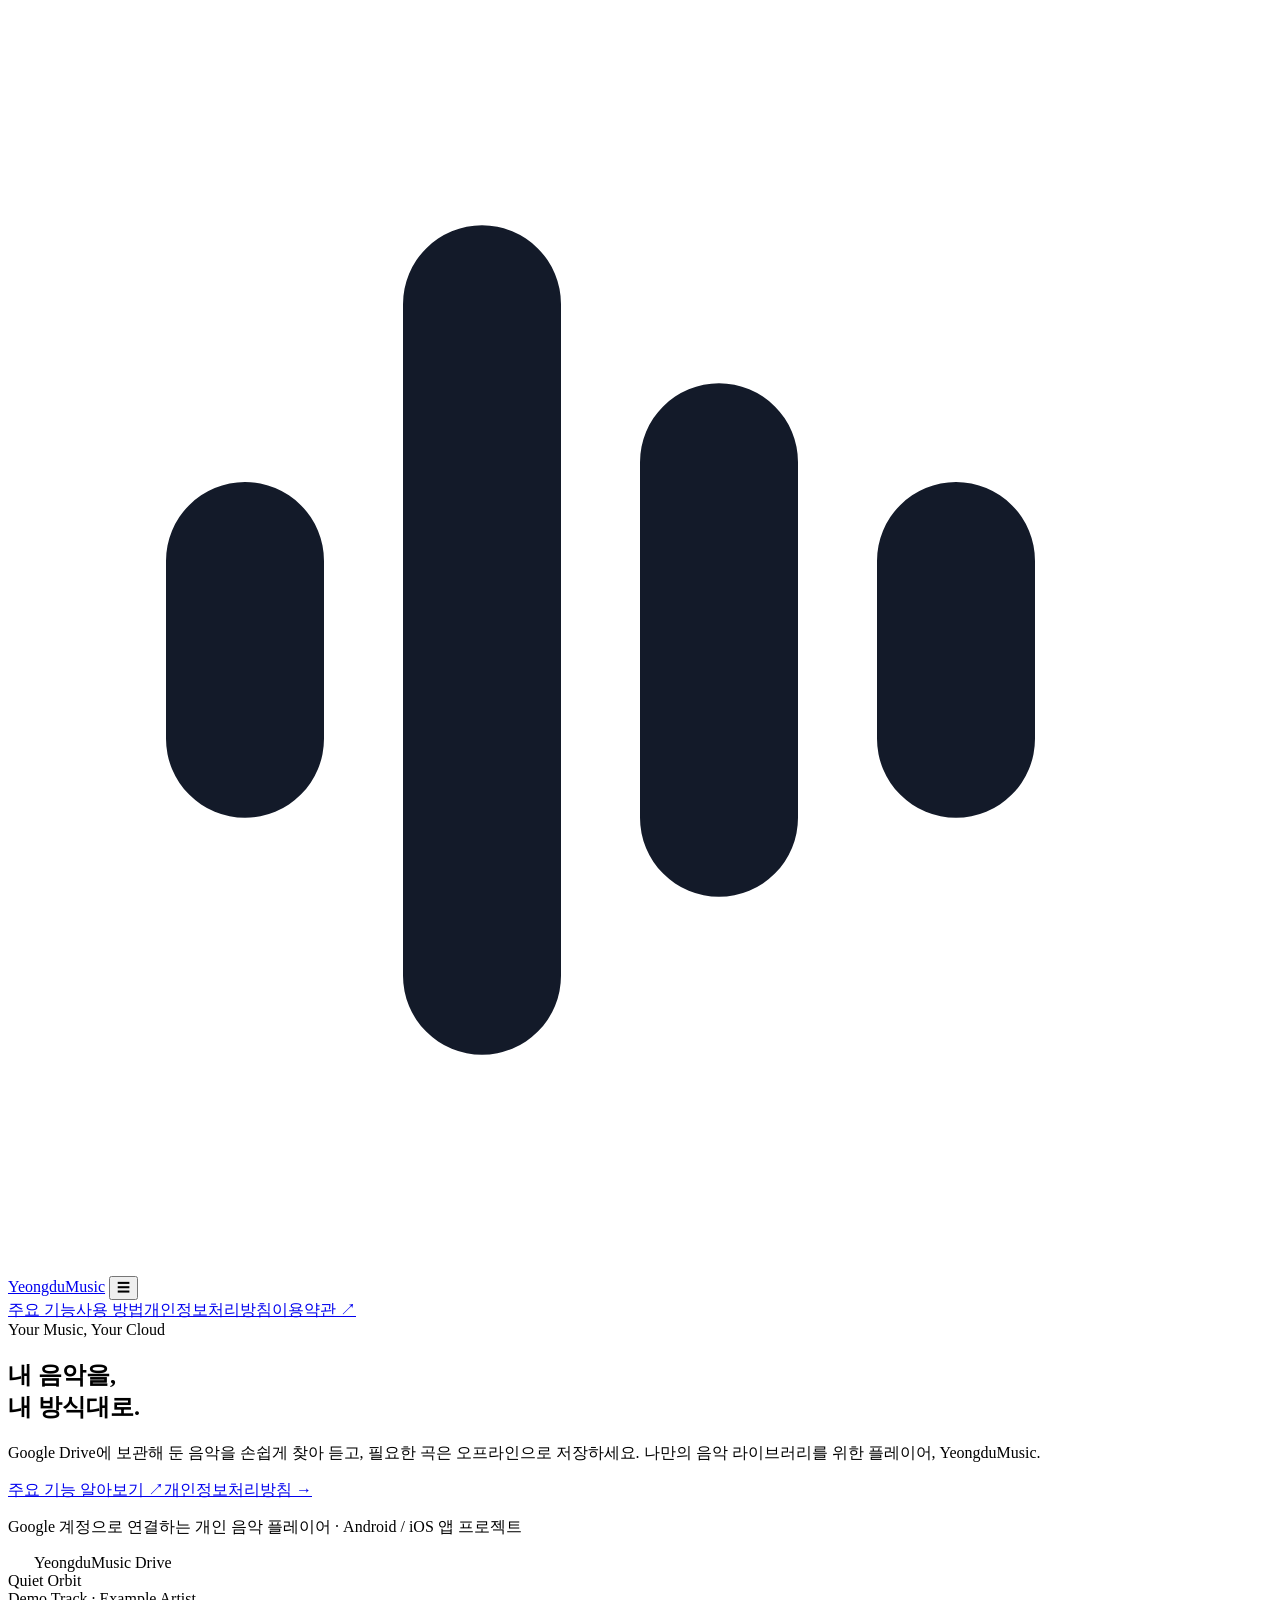
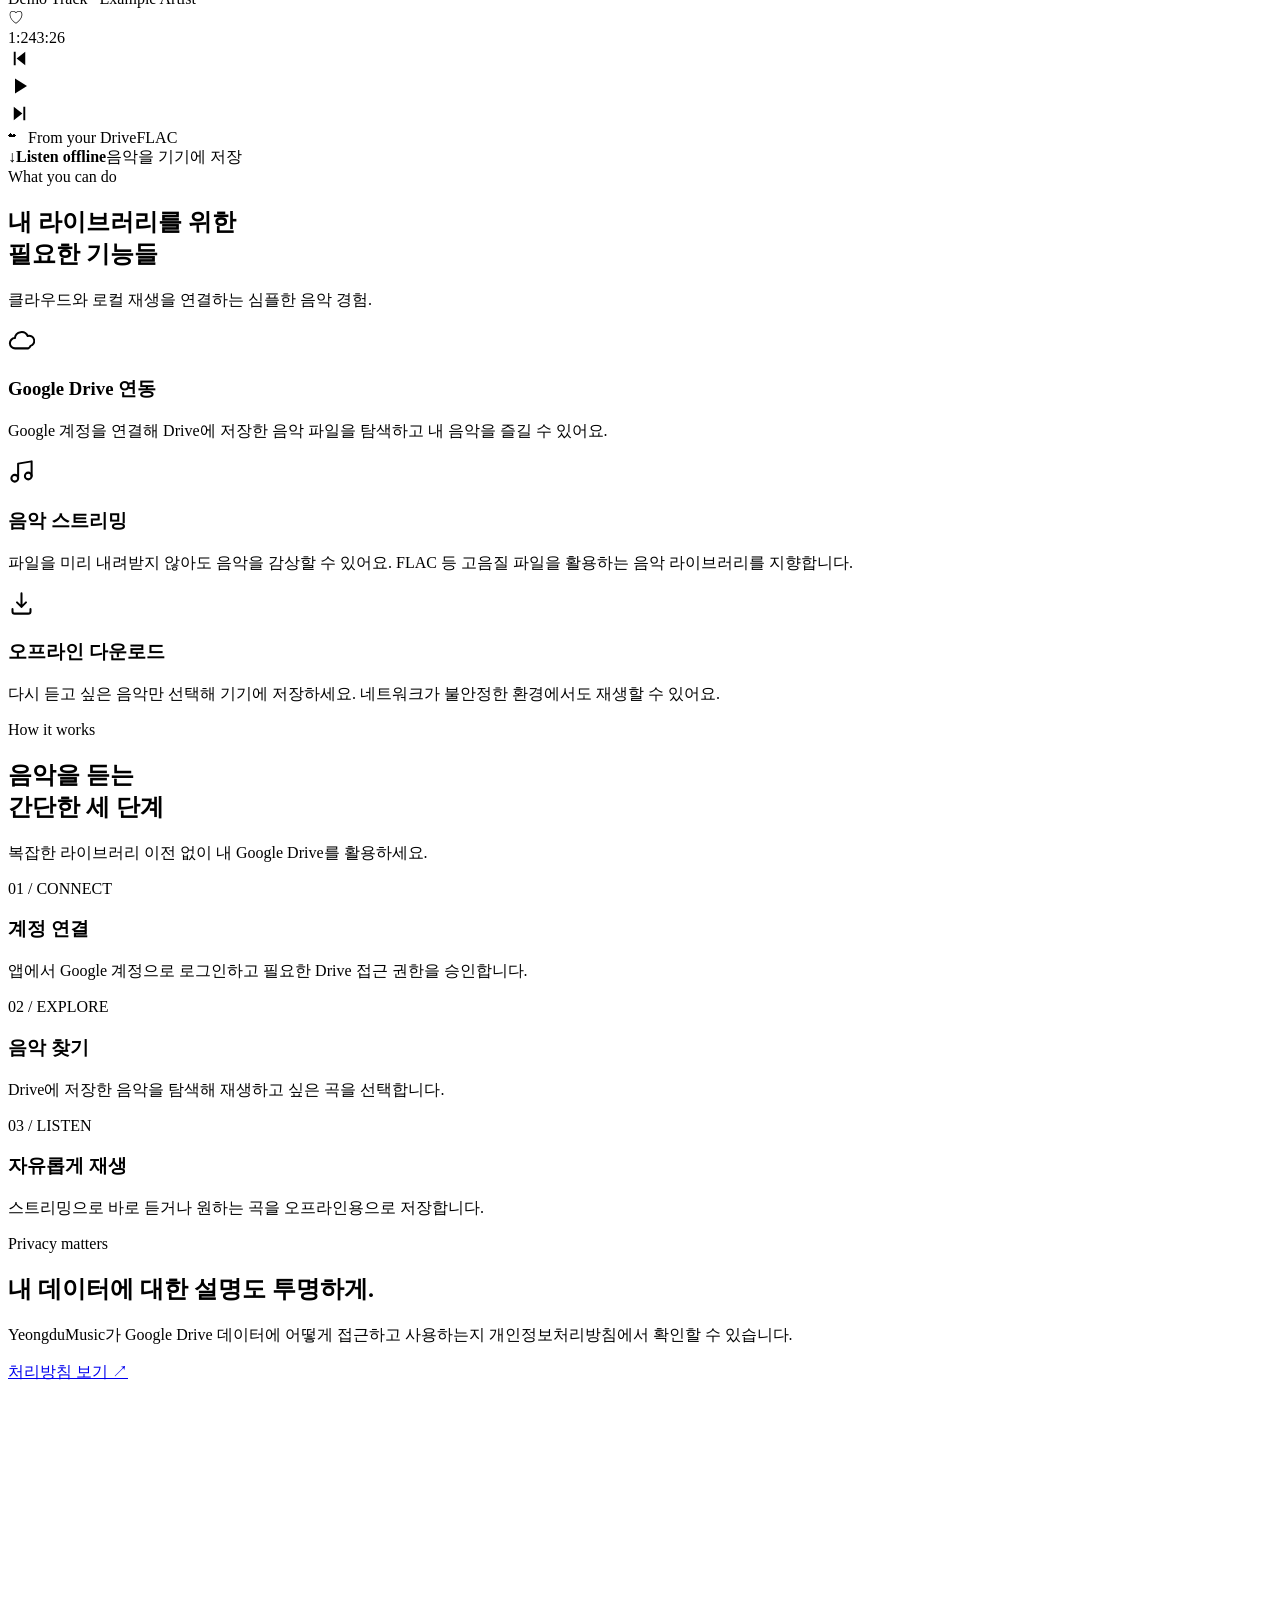
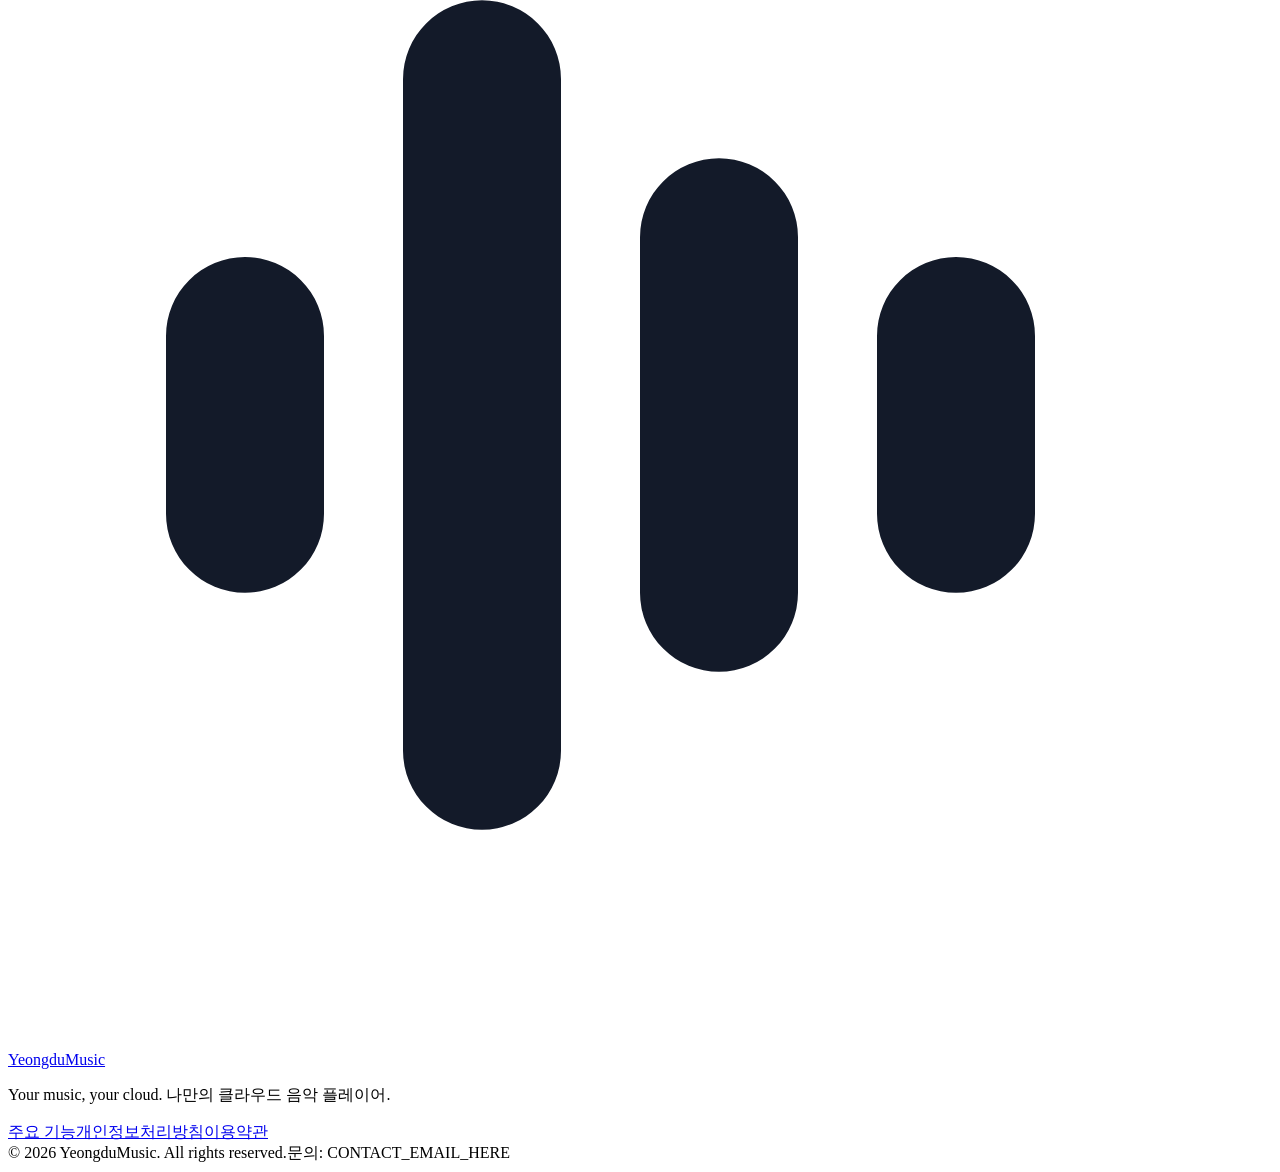
==== public/index.html @ 57102c9e "Initial Commit" ====
<!doctype html>
<html lang="ko">
<head>
  <meta charset="UTF-8"><meta name="viewport" content="width=device-width,initial-scale=1">
  <meta name="theme-color" content="#080a10"><meta name="description" content="YeongduMusic는 Google Drive의 음악을 스트리밍하고 필요한 음악은 오프라인으로 다운로드할 수 있는 개인 음악 플레이어입니다.">
  <link rel="canonical" href="https://music.yeongdu.xyz/"><link rel="icon" type="image/svg+xml" href="/assets/favicon.svg"><link rel="stylesheet" href="/assets/styles.css">
  <meta property="og:type" content="website"><meta property="og:site_name" content="YeongduMusic"><meta property="og:title" content="YeongduMusic — Your music, your cloud"><meta property="og:description" content="Google Drive에 저장된 음악을 스트리밍하고 필요할 땐 오프라인으로."><meta property="og:url" content="https://music.yeongdu.xyz/">
  <title>YeongduMusic — Your music, your cloud</title>
  <script src="/assets/site.js" defer></script>
</head>
<body>
  <header class="site-header"><div class="container header-inner">
    <a class="brand" href="/" aria-label="YeongduMusic 홈"><span class="brand-symbol" aria-hidden="true"><svg viewBox="0 0 64 64"><path d="M12 28v9M24 15v34M36 23v18M48 28v9" stroke="#131a29" stroke-width="8" stroke-linecap="round"/></svg></span><span>YeongduMusic</span></a>
    <button type="button" class="menu-toggle" data-menu-toggle aria-label="메뉴 열기" aria-controls="main-nav" aria-expanded="false">☰</button>
    <nav class="nav" id="main-nav" data-nav aria-label="주요 메뉴"><a href="#features">주요 기능</a><a href="#how-it-works">사용 방법</a><a href="/privacy/">개인정보처리방침</a><a class="nav-pill" href="/terms/">이용약관 ↗</a></nav>
  </div></header>
  <main>
    <section class="hero"><div class="container hero-grid">
      <div class="hero-copy"><div class="eyebrow"><span class="eyebrow-dot"></span> Your Music, Your Cloud</div>
        <h1>내 음악을,<br><span class="gradient-text">내 방식대로.</span></h1>
        <p class="hero-lead">Google Drive에 보관해 둔 음악을 손쉽게 찾아 듣고, 필요한 곡은 오프라인으로 저장하세요. 나만의 음악 라이브러리를 위한 플레이어, YeongduMusic.</p>
        <div class="hero-actions"><a class="btn btn-primary" href="#features">주요 기능 알아보기 <span aria-hidden="true">↗</span></a><a class="btn btn-outline" href="/privacy/">개인정보처리방침 <span aria-hidden="true">→</span></a></div>
        <p class="hero-note">Google 계정으로 연결하는 개인 음악 플레이어 · Android / iOS 앱 프로젝트</p>
      </div>
      <div class="hero-graphic"><div class="hero-glow" aria-hidden="true"></div>
        <div class="player" role="img" aria-label="YeongduMusic의 음악 재생 화면을 표현한 예시 디자인. 실제 앱 스크린샷이 아닙니다.">
          <div class="player-top"><span class="player-mini-logo"><span class="dot-icon" style="margin-right:26px"></span> YeongduMusic</span><span class="player-status"><span class="status-light"></span> Drive</span></div>
          <div class="artwork"><div class="artwork-orbit"></div></div>
          <div class="track-meta"><div><div class="song-title">Quiet Orbit</div><div class="song-artist">Demo Track · Example Artist</div></div><span class="heart" aria-hidden="true">♡</span></div>
          <div class="seek"><div class="seek-progress"></div></div><div class="timestamps"><span>1:24</span><span>3:26</span></div>
          <div class="controls" aria-hidden="true"><svg width="23" height="23" viewBox="0 0 24 24" fill="currentColor"><path d="M6 5h2v14H6zM18 5v14L9 12z"/></svg><div class="play-button"><svg width="24" height="24" viewBox="0 0 24 24" fill="currentColor"><path d="M7 4.5v15l12-7.5z"/></svg></div><svg width="23" height="23" viewBox="0 0 24 24" fill="currentColor"><path d="M16 5h2v14h-2zM6 5v14l9-7z"/></svg></div>
          <div class="player-bottom"><span>☁ &nbsp; From your Drive</span><span class="flac-badge">FLAC</span></div>
        </div>
        <div class="floating-badge" aria-hidden="true"><span class="float-symbol">↓</span><span><strong>Listen offline</strong>음악을 기기에 저장</span></div>
      </div>
    </div></section>
    <section class="section section-alt" id="features"><div class="container"><div class="section-head"><div class="label-small">What you can do</div><h2>내 라이브러리를 위한<br>필요한 기능들</h2><p class="section-desc">클라우드와 로컬 재생을 연결하는 심플한 음악 경험.</p></div>
      <div class="feature-grid">
        <article class="feature-card"><div class="feature-icon"><svg width="27" height="27" viewBox="0 0 24 24" fill="none" stroke="currentColor" stroke-width="1.8" stroke-linecap="round" stroke-linejoin="round" aria-hidden="true"><path d="M20 16.8A4.5 4.5 0 0017.5 8a6 6 0 00-11.4 1.8A4.5 4.5 0 006.5 19H18a4 4 0 002-2.2Z"/></svg></div><h3>Google Drive 연동</h3><p>Google 계정을 연결해 Drive에 저장한 음악 파일을 탐색하고 내 음악을 즐길 수 있어요.</p></article>
        <article class="feature-card"><div class="feature-icon blue"><svg width="27" height="27" viewBox="0 0 24 24" fill="none" stroke="currentColor" stroke-width="1.8" stroke-linecap="round" stroke-linejoin="round" aria-hidden="true"><path d="M9 18V5l12-2v13"/><circle cx="6" cy="18" r="3"/><circle cx="18" cy="16" r="3"/></svg></div><h3>음악 스트리밍</h3><p>파일을 미리 내려받지 않아도 음악을 감상할 수 있어요. FLAC 등 고음질 파일을 활용하는 음악 라이브러리를 지향합니다.</p></article>
        <article class="feature-card"><div class="feature-icon teal"><svg width="27" height="27" viewBox="0 0 24 24" fill="none" stroke="currentColor" stroke-width="1.8" stroke-linecap="round" stroke-linejoin="round" aria-hidden="true"><path d="M12 3v12m-4-4 4 4 4-4"/><path d="M4 17v2a2 2 0 002 2h12a2 2 0 002-2v-2"/></svg></div><h3>오프라인 다운로드</h3><p>다시 듣고 싶은 음악만 선택해 기기에 저장하세요. 네트워크가 불안정한 환경에서도 재생할 수 있어요.</p></article>
      </div>
    </div></section>
    <section class="section" id="how-it-works"><div class="container"><div class="section-head"><div class="label-small">How it works</div><h2>음악을 듣는<br>간단한 세 단계</h2><p class="section-desc">복잡한 라이브러리 이전 없이 내 Google Drive를 활용하세요.</p></div>
      <div class="how"><div class="step"><div class="step-num">01 / CONNECT</div><h3>계정 연결</h3><p>앱에서 Google 계정으로 로그인하고 필요한 Drive 접근 권한을 승인합니다.</p></div><div class="step"><div class="step-num">02 / EXPLORE</div><h3>음악 찾기</h3><p>Drive에 저장한 음악을 탐색해 재생하고 싶은 곡을 선택합니다.</p></div><div class="step"><div class="step-num">03 / LISTEN</div><h3>자유롭게 재생</h3><p>스트리밍으로 바로 듣거나 원하는 곡을 오프라인용으로 저장합니다.</p></div></div>
    </div></section>
    <section class="section section-alt"><div class="container"><div class="notice-panel"><div><div class="label-small" style="margin-bottom:11px">Privacy matters</div><h2>내 데이터에 대한 설명도 투명하게.</h2><p>YeongduMusic가 Google Drive 데이터에 어떻게 접근하고 사용하는지 개인정보처리방침에서 확인할 수 있습니다.</p></div><a class="btn btn-outline" href="/privacy/">처리방침 보기 <span aria-hidden="true">↗</span></a></div></div></section>
  </main>
  <footer class="site-footer"><div class="container"><div class="footer-top"><div><a class="brand" href="/"><span class="brand-symbol" aria-hidden="true"><svg viewBox="0 0 64 64"><path d="M12 28v9M24 15v34M36 23v18M48 28v9" stroke="#131a29" stroke-width="8" stroke-linecap="round"/></svg></span><span>YeongduMusic</span></a><p class="footer-brand-text">Your music, your cloud. 나만의 클라우드 음악 플레이어.</p></div><nav aria-label="푸터 메뉴" class="footer-links"><a href="/#features">주요 기능</a><a href="/privacy/">개인정보처리방침</a><a href="/terms/">이용약관</a></nav></div><div class="footer-bottom"><span>© <span data-year>2026</span> YeongduMusic. All rights reserved.</span><span class="footer-contact">문의: CONTACT_EMAIL_HERE</span></div></div></footer>
</body>
</html>
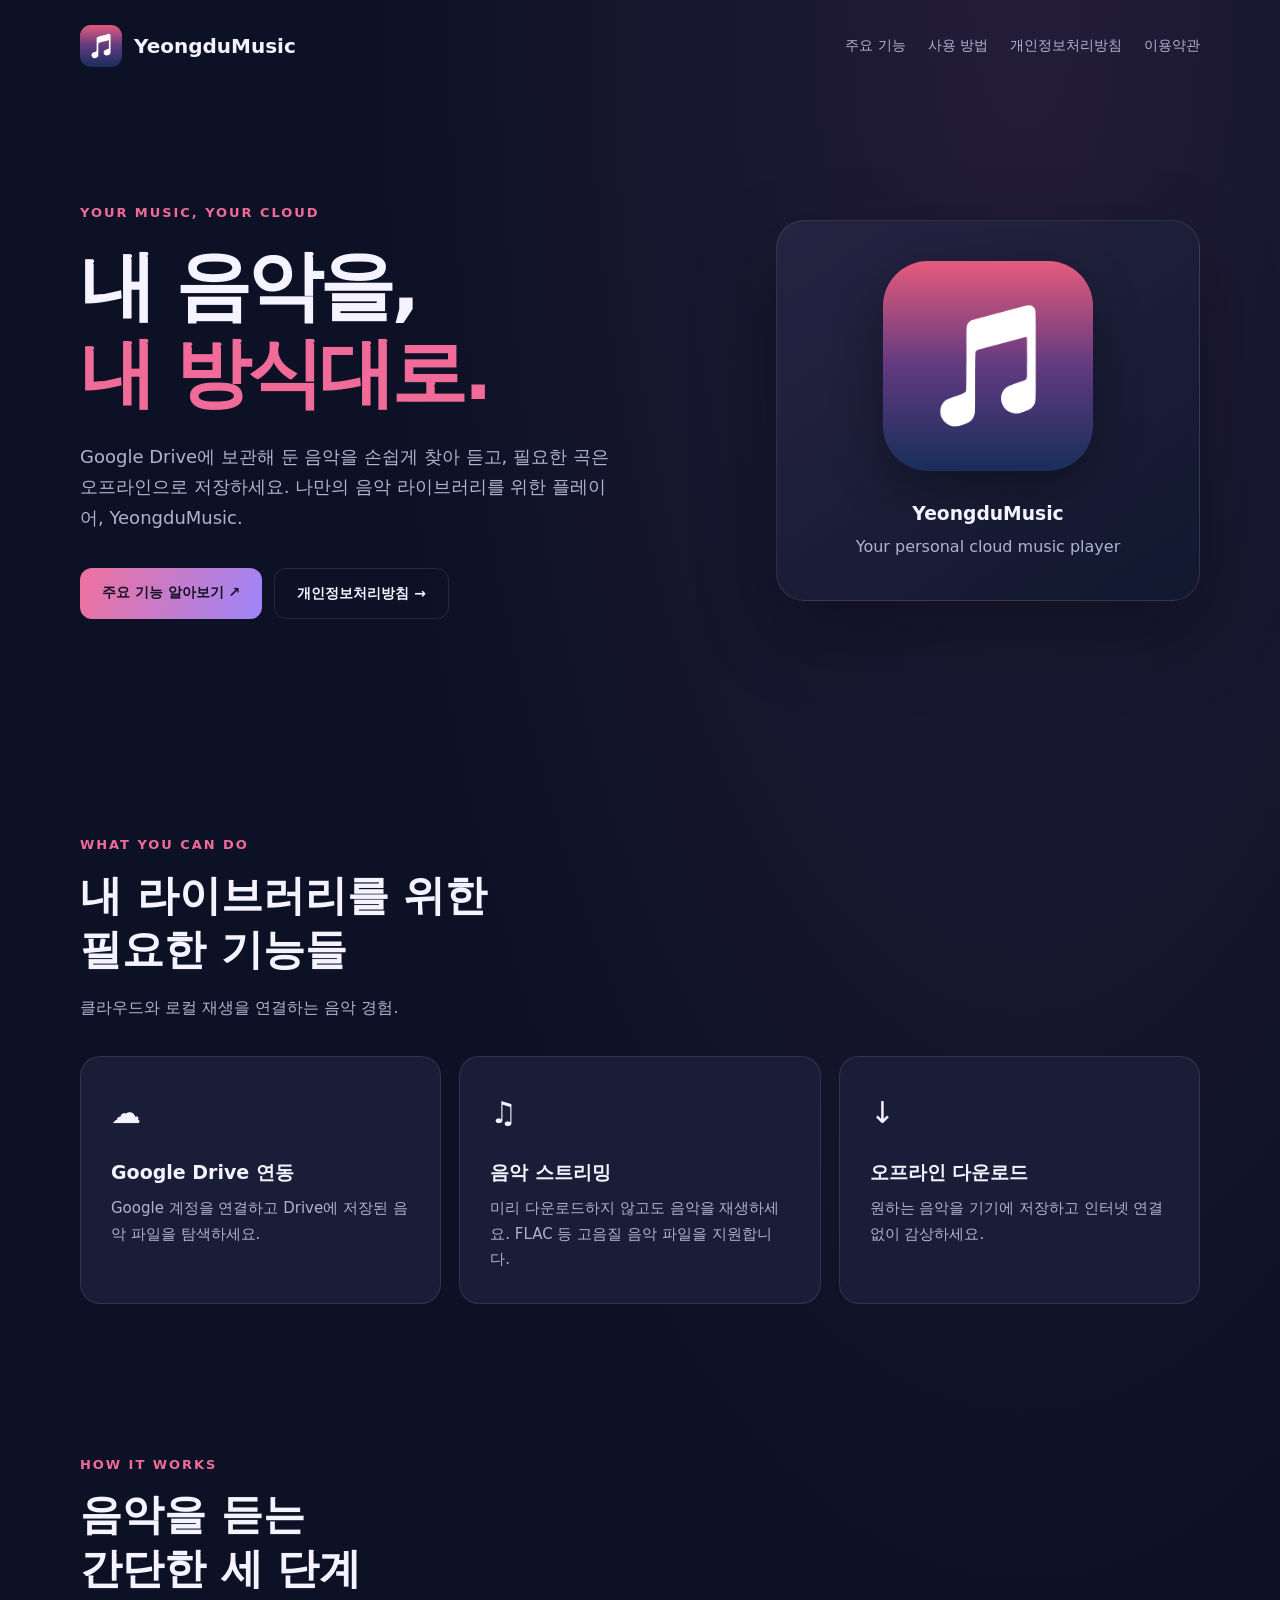
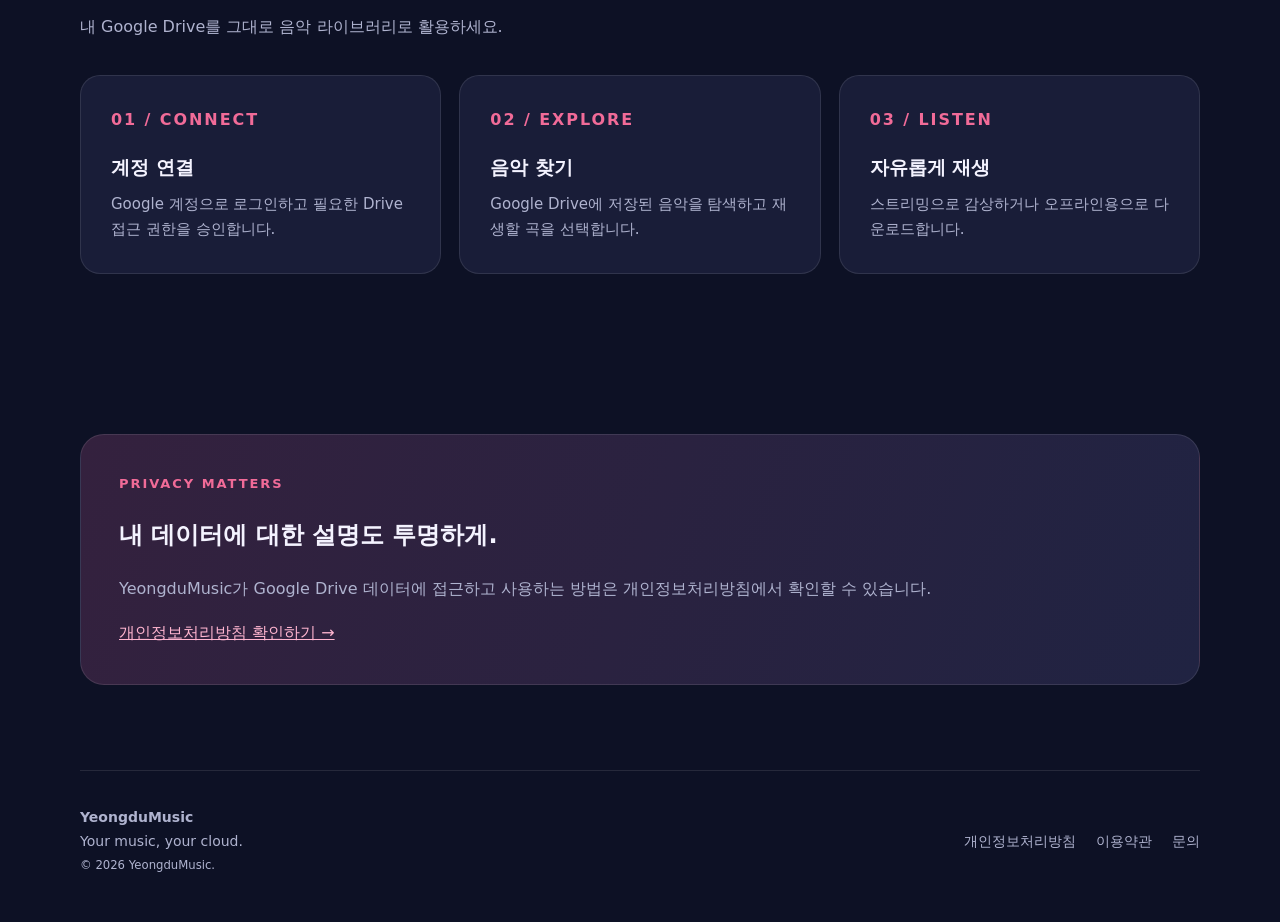
==== commit 9865a9be: "Refactor privacy and terms pages with updated content and styling; enhance user experience and compl" ====
--- a/public/index.html
+++ b/public/index.html
@@ -1,51 +1,219 @@
-<!doctype html>
+
+<!DOCTYPE html>
 <html lang="ko">
 <head>
-  <meta charset="UTF-8"><meta name="viewport" content="width=device-width,initial-scale=1">
-  <meta name="theme-color" content="#080a10"><meta name="description" content="YeongduMusic는 Google Drive의 음악을 스트리밍하고 필요한 음악은 오프라인으로 다운로드할 수 있는 개인 음악 플레이어입니다.">
-  <link rel="canonical" href="https://music.yeongdu.xyz/"><link rel="icon" type="image/svg+xml" href="/assets/favicon.svg"><link rel="stylesheet" href="/assets/styles.css">
-  <meta property="og:type" content="website"><meta property="og:site_name" content="YeongduMusic"><meta property="og:title" content="YeongduMusic — Your music, your cloud"><meta property="og:description" content="Google Drive에 저장된 음악을 스트리밍하고 필요할 땐 오프라인으로."><meta property="og:url" content="https://music.yeongdu.xyz/">
-  <title>YeongduMusic — Your music, your cloud</title>
-  <script src="/assets/site.js" defer></script>
+  <meta charset="UTF-8">
+  <meta name="viewport" content="width=device-width, initial-scale=1">
+  <meta name="theme-color" content="#10132b">
+  <meta name="description" content="YeongduMusic - Google Drive에 보관한 음악을 스트리밍하고 오프라인으로 감상하는 개인 음악 플레이어.">
+  <title>YeongduMusic — Your Music, Your Cloud</title>
+  <link rel="canonical" href="https://music.yeongdu.xyz/">
+  <link rel="icon" type="image/png" href="assets/app-icon.png">
+  <link rel="apple-touch-icon" href="assets/app-icon.png">
+
+  <meta property="og:title" content="YeongduMusic">
+  <meta property="og:description" content="내 음악을, 내 방식대로. Google Drive 음악 플레이어.">
+  <meta property="og:image" content="https://music.yeongdu.xyz/assets/app-icon.png">
+
+  <style>
+    :root {
+      color-scheme: dark;
+      --bg: #0d1125;
+      --panel: #191d38;
+      --border: #ffffff1a;
+      --text: #f4f3ff;
+      --muted: #afb3cf;
+      --pink: #f16b98;
+      --purple: #a38cff;
+    }
+    * { box-sizing: border-box; }
+    html { scroll-behavior: smooth; }
+    body {
+      margin: 0;
+      font-family: system-ui, -apple-system, "Segoe UI", sans-serif;
+      color: var(--text);
+      background: radial-gradient(ellipse at 80% 0%, #50336355, transparent 45%), var(--bg);
+      line-height: 1.7;
+    }
+    a { color: inherit; text-decoration: none; }
+    .container { width: min(1120px, 90%); margin: auto; }
+    .header {
+      display: flex; align-items: center; justify-content: space-between;
+      flex-wrap: wrap; gap: 16px; padding: 25px 0;
+    }
+    .brand { display: inline-flex; align-items: center; gap: 12px; font-size: 20px; font-weight: 800; }
+    .brand img { width: 42px; height: 42px; border-radius: 11px; }
+    nav { display: flex; flex-wrap: wrap; gap: 22px; }
+    nav a, footer { color: var(--muted); font-size: 14px; }
+    nav a:hover, footer a:hover { color: white; }
+    .hero {
+      display: grid; grid-template-columns: 1.2fr .8fr;
+      align-items: center; gap: 60px; padding: 110px 0 140px;
+    }
+    .eyebrow { color: var(--pink); font-size: 13px; font-weight: 800; letter-spacing: .15em; text-transform: uppercase; }
+    h1 { font-size: clamp(42px, 6vw, 76px); line-height: 1.15; letter-spacing: -.05em; margin: 18px 0 25px; }
+    h1 span { color: var(--pink); }
+    .lead { color: var(--muted); font-size: 18px; max-width: 540px; }
+    .buttons { display: flex; gap: 12px; flex-wrap: wrap; margin-top: 34px; }
+    .btn {
+      padding: 13px 22px; border-radius: 12px;
+      font-weight: 700; font-size: 14px; border: 1px solid var(--border);
+    }
+    .btn.primary { background: linear-gradient(110deg, #ef719d, #9d85f9); border: none; color: #141326; }
+    .showcase {
+      text-align: center; padding: 40px 25px;
+      border-radius: 28px; border: 1px solid var(--border);
+      background: linear-gradient(145deg, #272342, #111830);
+      box-shadow: 0 30px 80px #0005;
+    }
+    .showcase img { width: min(210px, 70%); border-radius: 45px; box-shadow: 0 20px 50px #0005; }
+    .showcase h3 { margin-bottom: 3px; }
+    .showcase p { margin: 0; color: var(--muted); }
+    .section { padding: 75px 0; }
+    .section h2 { font-size: clamp(28px, 4vw, 42px); line-height: 1.3; margin: 12px 0; }
+    .section-intro { color: var(--muted); margin-bottom: 35px; }
+    .grid { display: grid; grid-template-columns: repeat(3, 1fr); gap: 18px; }
+    .card {
+      background: var(--panel); border: 1px solid var(--border);
+      border-radius: 20px; padding: 30px;
+    }
+    .card .symbol { font-size: 30px; }
+    .card h3 { font-size: 19px; margin: 18px 0 8px; }
+    .card p { color: var(--muted); font-size: 15px; margin: 0; }
+    .steps { counter-reset: item; }
+    .step-number { font-weight: 800; color: var(--pink); letter-spacing: .12em; }
+    .privacy-box {
+      background: linear-gradient(110deg, #34213e, #202342);
+      border: 1px solid var(--border);
+      border-radius: 24px; padding: 38px; margin: 85px 0;
+    }
+    .privacy-box p { color: var(--muted); }
+    .privacy-box a { color: #ffb5d0; text-decoration: underline; }
+    footer {
+      display: flex; justify-content: space-between; align-items: center;
+      flex-wrap: wrap; gap: 20px;
+      border-top: 1px solid var(--border); padding: 35px 0 45px;
+    }
+    .footer-links { display: flex; gap: 20px; flex-wrap: wrap; }
+    @media (max-width: 760px) {
+      .hero { grid-template-columns: 1fr; padding: 65px 0 75px; gap: 35px; }
+      .grid { grid-template-columns: 1fr; }
+      nav { gap: 13px; }
+      .section { padding: 45px 0; }
+    }
+  </style>
 </head>
 <body>
-  <header class="site-header"><div class="container header-inner">
-    <a class="brand" href="/" aria-label="YeongduMusic 홈"><span class="brand-symbol" aria-hidden="true"><svg viewBox="0 0 64 64"><path d="M12 28v9M24 15v34M36 23v18M48 28v9" stroke="#131a29" stroke-width="8" stroke-linecap="round"/></svg></span><span>YeongduMusic</span></a>
-    <button type="button" class="menu-toggle" data-menu-toggle aria-label="메뉴 열기" aria-controls="main-nav" aria-expanded="false">☰</button>
-    <nav class="nav" id="main-nav" data-nav aria-label="주요 메뉴"><a href="#features">주요 기능</a><a href="#how-it-works">사용 방법</a><a href="/privacy/">개인정보처리방침</a><a class="nav-pill" href="/terms/">이용약관 ↗</a></nav>
-  </div></header>
-  <main>
-    <section class="hero"><div class="container hero-grid">
-      <div class="hero-copy"><div class="eyebrow"><span class="eyebrow-dot"></span> Your Music, Your Cloud</div>
-        <h1>내 음악을,<br><span class="gradient-text">내 방식대로.</span></h1>
-        <p class="hero-lead">Google Drive에 보관해 둔 음악을 손쉽게 찾아 듣고, 필요한 곡은 오프라인으로 저장하세요. 나만의 음악 라이브러리를 위한 플레이어, YeongduMusic.</p>
-        <div class="hero-actions"><a class="btn btn-primary" href="#features">주요 기능 알아보기 <span aria-hidden="true">↗</span></a><a class="btn btn-outline" href="/privacy/">개인정보처리방침 <span aria-hidden="true">→</span></a></div>
-        <p class="hero-note">Google 계정으로 연결하는 개인 음악 플레이어 · Android / iOS 앱 프로젝트</p>
-      </div>
-      <div class="hero-graphic"><div class="hero-glow" aria-hidden="true"></div>
-        <div class="player" role="img" aria-label="YeongduMusic의 음악 재생 화면을 표현한 예시 디자인. 실제 앱 스크린샷이 아닙니다.">
-          <div class="player-top"><span class="player-mini-logo"><span class="dot-icon" style="margin-right:26px"></span> YeongduMusic</span><span class="player-status"><span class="status-light"></span> Drive</span></div>
-          <div class="artwork"><div class="artwork-orbit"></div></div>
-          <div class="track-meta"><div><div class="song-title">Quiet Orbit</div><div class="song-artist">Demo Track · Example Artist</div></div><span class="heart" aria-hidden="true">♡</span></div>
-          <div class="seek"><div class="seek-progress"></div></div><div class="timestamps"><span>1:24</span><span>3:26</span></div>
-          <div class="controls" aria-hidden="true"><svg width="23" height="23" viewBox="0 0 24 24" fill="currentColor"><path d="M6 5h2v14H6zM18 5v14L9 12z"/></svg><div class="play-button"><svg width="24" height="24" viewBox="0 0 24 24" fill="currentColor"><path d="M7 4.5v15l12-7.5z"/></svg></div><svg width="23" height="23" viewBox="0 0 24 24" fill="currentColor"><path d="M16 5h2v14h-2zM6 5v14l9-7z"/></svg></div>
-          <div class="player-bottom"><span>☁ &nbsp; From your Drive</span><span class="flac-badge">FLAC</span></div>
+  <header class="header container">
+    <a class="brand" href="./">
+      <img src="assets/app-icon.png" alt="YeongduMusic 앱 아이콘">
+      <span>YeongduMusic</span>
+    </a>
+    <nav aria-label="주 메뉴">
+      <a href="#features">주요 기능</a>
+      <a href="#how-it-works">사용 방법</a>
+      <a href="privacy/">개인정보처리방침</a>
+      <a href="terms/">이용약관</a>
+    </nav>
+  </header>
+
+  <main class="container">
+    <section class="hero">
+      <div>
+        <div class="eyebrow">Your Music, Your Cloud</div>
+        <h1>내 음악을,<br><span>내 방식대로.</span></h1>
+        <p class="lead">
+          Google Drive에 보관해 둔 음악을 손쉽게 찾아 듣고,
+          필요한 곡은 오프라인으로 저장하세요.
+          나만의 음악 라이브러리를 위한 플레이어, YeongduMusic.
+        </p>
+        <div class="buttons">
+          <a class="btn primary" href="#features">주요 기능 알아보기 ↗</a>
+          <a class="btn" href="privacy/">개인정보처리방침 →</a>
         </div>
-        <div class="floating-badge" aria-hidden="true"><span class="float-symbol">↓</span><span><strong>Listen offline</strong>음악을 기기에 저장</span></div>
-      </div>
-    </div></section>
-    <section class="section section-alt" id="features"><div class="container"><div class="section-head"><div class="label-small">What you can do</div><h2>내 라이브러리를 위한<br>필요한 기능들</h2><p class="section-desc">클라우드와 로컬 재생을 연결하는 심플한 음악 경험.</p></div>
-      <div class="feature-grid">
-        <article class="feature-card"><div class="feature-icon"><svg width="27" height="27" viewBox="0 0 24 24" fill="none" stroke="currentColor" stroke-width="1.8" stroke-linecap="round" stroke-linejoin="round" aria-hidden="true"><path d="M20 16.8A4.5 4.5 0 0017.5 8a6 6 0 00-11.4 1.8A4.5 4.5 0 006.5 19H18a4 4 0 002-2.2Z"/></svg></div><h3>Google Drive 연동</h3><p>Google 계정을 연결해 Drive에 저장한 음악 파일을 탐색하고 내 음악을 즐길 수 있어요.</p></article>
-        <article class="feature-card"><div class="feature-icon blue"><svg width="27" height="27" viewBox="0 0 24 24" fill="none" stroke="currentColor" stroke-width="1.8" stroke-linecap="round" stroke-linejoin="round" aria-hidden="true"><path d="M9 18V5l12-2v13"/><circle cx="6" cy="18" r="3"/><circle cx="18" cy="16" r="3"/></svg></div><h3>음악 스트리밍</h3><p>파일을 미리 내려받지 않아도 음악을 감상할 수 있어요. FLAC 등 고음질 파일을 활용하는 음악 라이브러리를 지향합니다.</p></article>
-        <article class="feature-card"><div class="feature-icon teal"><svg width="27" height="27" viewBox="0 0 24 24" fill="none" stroke="currentColor" stroke-width="1.8" stroke-linecap="round" stroke-linejoin="round" aria-hidden="true"><path d="M12 3v12m-4-4 4 4 4-4"/><path d="M4 17v2a2 2 0 002 2h12a2 2 0 002-2v-2"/></svg></div><h3>오프라인 다운로드</h3><p>다시 듣고 싶은 음악만 선택해 기기에 저장하세요. 네트워크가 불안정한 환경에서도 재생할 수 있어요.</p></article>
-      </div>
-    </div></section>
-    <section class="section" id="how-it-works"><div class="container"><div class="section-head"><div class="label-small">How it works</div><h2>음악을 듣는<br>간단한 세 단계</h2><p class="section-desc">복잡한 라이브러리 이전 없이 내 Google Drive를 활용하세요.</p></div>
-      <div class="how"><div class="step"><div class="step-num">01 / CONNECT</div><h3>계정 연결</h3><p>앱에서 Google 계정으로 로그인하고 필요한 Drive 접근 권한을 승인합니다.</p></div><div class="step"><div class="step-num">02 / EXPLORE</div><h3>음악 찾기</h3><p>Drive에 저장한 음악을 탐색해 재생하고 싶은 곡을 선택합니다.</p></div><div class="step"><div class="step-num">03 / LISTEN</div><h3>자유롭게 재생</h3><p>스트리밍으로 바로 듣거나 원하는 곡을 오프라인용으로 저장합니다.</p></div></div>
-    </div></section>
-    <section class="section section-alt"><div class="container"><div class="notice-panel"><div><div class="label-small" style="margin-bottom:11px">Privacy matters</div><h2>내 데이터에 대한 설명도 투명하게.</h2><p>YeongduMusic가 Google Drive 데이터에 어떻게 접근하고 사용하는지 개인정보처리방침에서 확인할 수 있습니다.</p></div><a class="btn btn-outline" href="/privacy/">처리방침 보기 <span aria-hidden="true">↗</span></a></div></div></section>
+      </div>
+
+      <div class="showcase">
+        <img src="assets/app-icon.png" alt="YeongduMusic 공식 앱 아이콘">
+        <h3>YeongduMusic</h3>
+        <p>Your personal cloud music player</p>
+      </div>
+    </section>
+
+    <section id="features" class="section">
+      <div class="eyebrow">What you can do</div>
+      <h2>내 라이브러리를 위한<br>필요한 기능들</h2>
+      <p class="section-intro">클라우드와 로컬 재생을 연결하는 음악 경험.</p>
+
+      <div class="grid">
+        <article class="card">
+          <div class="symbol">☁️</div>
+          <h3>Google Drive 연동</h3>
+          <p>Google 계정을 연결하고 Drive에 저장된 음악 파일을 탐색하세요.</p>
+        </article>
+        <article class="card">
+          <div class="symbol">♫</div>
+          <h3>음악 스트리밍</h3>
+          <p>미리 다운로드하지 않고도 음악을 재생하세요. FLAC 등 고음질 음악 파일을 지원합니다.</p>
+        </article>
+        <article class="card">
+          <div class="symbol">↓</div>
+          <h3>오프라인 다운로드</h3>
+          <p>원하는 음악을 기기에 저장하고 인터넷 연결 없이 감상하세요.</p>
+        </article>
+      </div>
+    </section>
+
+    <section id="how-it-works" class="section">
+      <div class="eyebrow">How it works</div>
+      <h2>음악을 듣는<br>간단한 세 단계</h2>
+      <p class="section-intro">내 Google Drive를 그대로 음악 라이브러리로 활용하세요.</p>
+
+      <div class="grid steps">
+        <article class="card">
+          <div class="step-number">01 / CONNECT</div>
+          <h3>계정 연결</h3>
+          <p>Google 계정으로 로그인하고 필요한 Drive 접근 권한을 승인합니다.</p>
+        </article>
+        <article class="card">
+          <div class="step-number">02 / EXPLORE</div>
+          <h3>음악 찾기</h3>
+          <p>Google Drive에 저장된 음악을 탐색하고 재생할 곡을 선택합니다.</p>
+        </article>
+        <article class="card">
+          <div class="step-number">03 / LISTEN</div>
+          <h3>자유롭게 재생</h3>
+          <p>스트리밍으로 감상하거나 오프라인용으로 다운로드합니다.</p>
+        </article>
+      </div>
+    </section>
+
+    <section class="privacy-box">
+      <div class="eyebrow">Privacy matters</div>
+      <h2>내 데이터에 대한 설명도 투명하게.</h2>
+      <p>
+        YeongduMusic가 Google Drive 데이터에 접근하고 사용하는
+        방법은 개인정보처리방침에서 확인할 수 있습니다.
+      </p>
+      <a href="privacy/">개인정보처리방침 확인하기 →</a>
+    </section>
   </main>
-  <footer class="site-footer"><div class="container"><div class="footer-top"><div><a class="brand" href="/"><span class="brand-symbol" aria-hidden="true"><svg viewBox="0 0 64 64"><path d="M12 28v9M24 15v34M36 23v18M48 28v9" stroke="#131a29" stroke-width="8" stroke-linecap="round"/></svg></span><span>YeongduMusic</span></a><p class="footer-brand-text">Your music, your cloud. 나만의 클라우드 음악 플레이어.</p></div><nav aria-label="푸터 메뉴" class="footer-links"><a href="/#features">주요 기능</a><a href="/privacy/">개인정보처리방침</a><a href="/terms/">이용약관</a></nav></div><div class="footer-bottom"><span>© <span data-year>2026</span> YeongduMusic. All rights reserved.</span><span class="footer-contact">문의: CONTACT_EMAIL_HERE</span></div></div></footer>
+
+  <footer class="container">
+    <div>
+      <strong>YeongduMusic</strong>
+      <div>Your music, your cloud.</div>
+      <small>© <span id="year">2026</span> YeongduMusic.</small>
+    </div>
+    <div class="footer-links">
+      <a href="privacy/">개인정보처리방침</a>
+      <a href="terms/">이용약관</a>
+      <a href="mailto:songyw9812@gmail.com">문의</a>
+    </div>
+  </footer>
+
+  <script>
+    document.getElementById("year").textContent = new Date().getFullYear();
+  </script>
 </body>
 </html>
